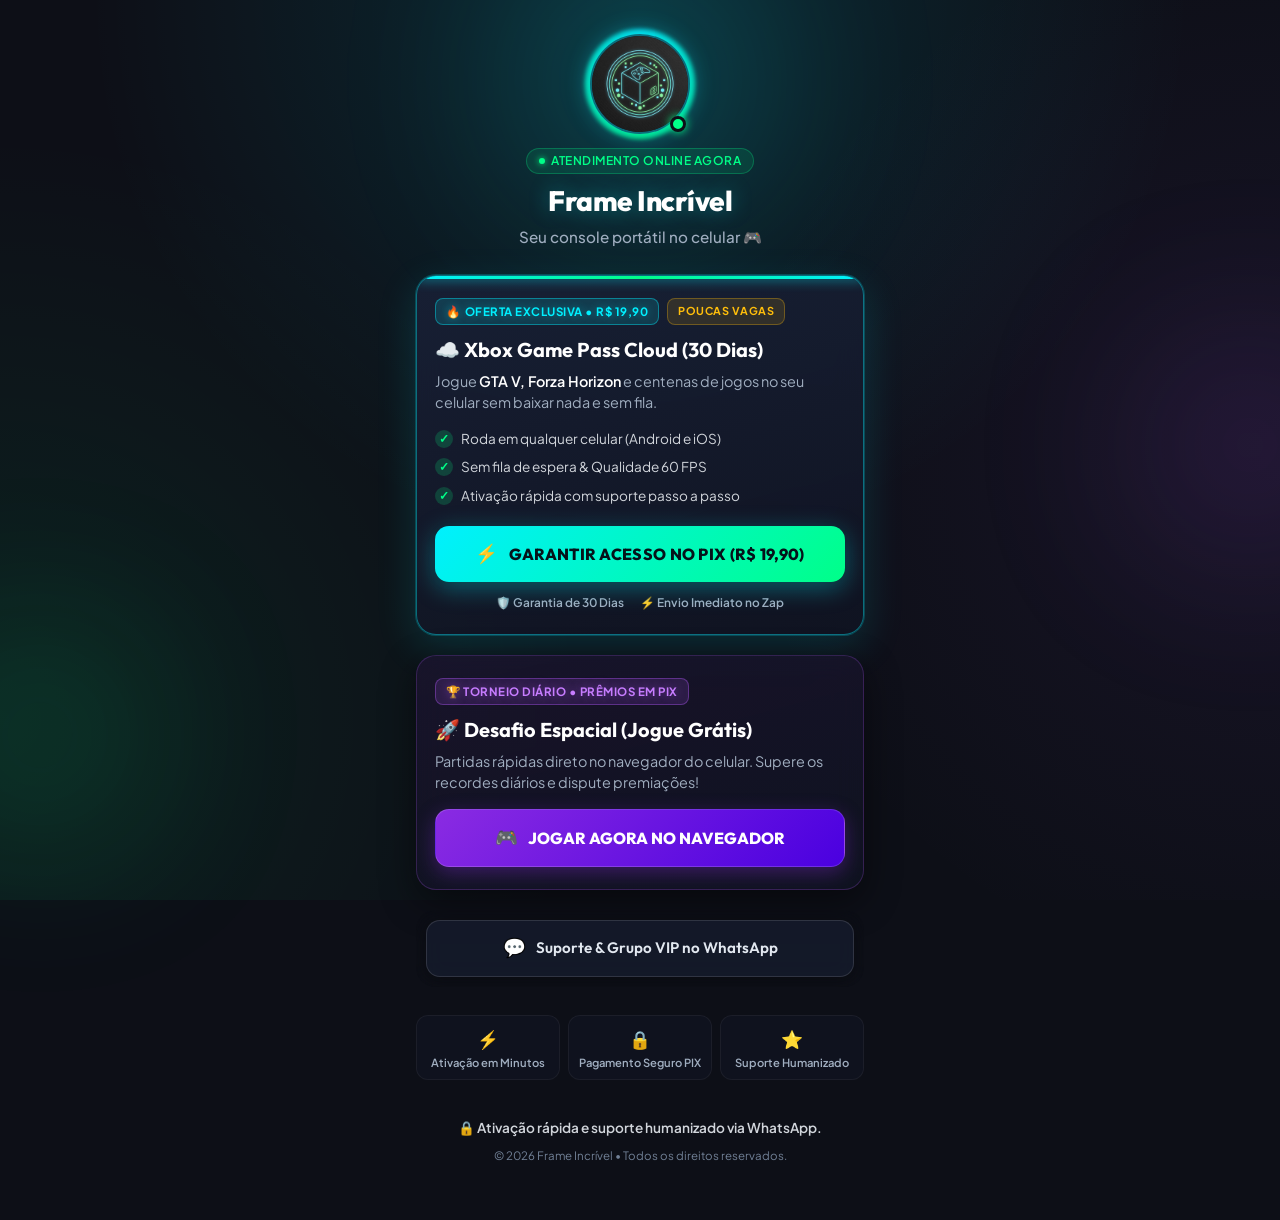
==== index.html @ 518b3a17 "fix: add root index.html and clean vercel config for instant root access" ====
<!DOCTYPE html>
<html lang="pt-BR">
<head>
    <meta charset="UTF-8">
    <meta name="viewport" content="width=device-width, initial-scale=1.0, maximum-scale=1.0, user-scalable=no">
    <title>Frame Incrível | Seu Console Portátil no Celular 🎮</title>
    
    <!-- Meta Tags SEO & Otimização CRO -->
    <meta name="description" content="Jogue GTA V, Forza Horizon e centenas de jogos de Xbox Cloud direto no seu celular por apenas R$ 19,90. Entrega imediata no PIX.">
    <meta name="theme-color" content="#0d0f17">
    <meta name="apple-mobile-web-app-status-bar-style" content="black-translucent">
    
    <!-- Open Graph / Redes Sociais (WhatsApp, Instagram, TikTok) -->
    <meta property="og:type" content="website">
    <meta property="og:title" content="Frame Incrível 🎮 Xbox Game Pass Cloud por R$ 19,90">
    <meta property="og:description" content="Jogue jogos de console direto no celular sem fila e sem baixar nada. Garanta seu acesso!">
    <meta property="og:image" content="assets/logo.png">
    
    <!-- Favicon -->
    <link rel="icon" type="image/png" href="assets/logo.png">
    
    <!-- Google Fonts (Outfit + Plus Jakarta Sans) para carregamento rápido -->
    <link rel="preconnect" href="https://fonts.googleapis.com">
    <link rel="preconnect" href="https://fonts.gstatic.com" crossorigin>
    <link href="https://fonts.googleapis.com/css2?family=Outfit:wght@500;600;700;800;900&family=Plus+Jakarta+Sans:wght@400;500;600;700&display=swap" rel="stylesheet">
    
    <!-- CSS Embutido Limpo para Renderização Instantânea (< 50ms) e 100% à Prova de Falhas no Vercel -->
    <style>
        /* Design Tokens */
        :root {
            --bg-dark: #0d0f17;
            --bg-card: rgba(20, 25, 41, 0.75);
            --bg-card-hover: rgba(26, 33, 56, 0.85);
            --border-card: rgba(0, 240, 255, 0.18);
            --border-card-hover: rgba(0, 240, 255, 0.45);
            
            /* Neons & Gradientes Gamers */
            --neon-cyan: #00f0ff;
            --neon-green: #00ff88;
            --neon-purple: #9d4edd;
            --neon-blue: #3a86ff;
            --neon-gold: #ffbe0b;

            /* Gradientes de Ação */
            --gradient-cta: linear-gradient(135deg, #00f0ff 0%, #00ff88 100%);
            --gradient-cta-text: #05131a;
            --gradient-game: linear-gradient(135deg, #7928ca 0%, #ff0080 100%);
            --gradient-card-border: linear-gradient(135deg, rgba(0, 240, 255, 0.3), rgba(157, 78, 221, 0.2));

            /* Tipografia */
            --font-heading: 'Outfit', -apple-system, BlinkMacSystemFont, sans-serif;
            --font-body: 'Plus Jakarta Sans', -apple-system, BlinkMacSystemFont, sans-serif;

            /* Cores de Texto */
            --text-primary: #ffffff;
            --text-secondary: #a0aec0;
            --text-muted: #718096;
        }

        /* Reset Universal & Base Mobile-First */
        *, *::before, *::after {
            box-sizing: border-box;
            margin: 0;
            padding: 0;
            -webkit-tap-highlight-color: transparent;
        }

        html {
            font-size: 16px;
            background-color: var(--bg-dark);
            color: var(--text-primary);
            font-family: var(--font-body);
            scroll-behavior: smooth;
            overflow-x: hidden;
        }

        body {
            min-height: 100vh;
            background-color: var(--bg-dark);
            background-image: 
                radial-gradient(circle at 50% 0%, rgba(0, 240, 255, 0.12) 0%, transparent 50%),
                radial-gradient(circle at 100% 50%, rgba(157, 78, 221, 0.08) 0%, transparent 40%),
                radial-gradient(circle at 0% 80%, rgba(0, 255, 136, 0.08) 0%, transparent 40%);
            background-attachment: fixed;
            line-height: 1.5;
            position: relative;
            display: flex;
            justify-content: center;
        }

        /* Efeitos Luminosos de Fundo (Ambiente Gamer) */
        .ambient-glow {
            position: fixed;
            border-radius: 50%;
            filter: blur(100px);
            pointer-events: none;
            z-index: 0;
            opacity: 0.35;
        }

        .glow-cyan {
            top: -80px;
            left: 50%;
            transform: translateX(-50%);
            width: 320px;
            height: 320px;
            background: radial-gradient(circle, var(--neon-cyan) 0%, transparent 70%);
        }

        .glow-purple {
            top: 35%;
            right: -100px;
            width: 260px;
            height: 260px;
            background: radial-gradient(circle, var(--neon-purple) 0%, transparent 70%);
        }

        .glow-green {
            bottom: 5%;
            left: -80px;
            width: 240px;
            height: 240px;
            background: radial-gradient(circle, var(--neon-green) 0%, transparent 70%);
        }

        /* Container Principal — Otimizado para Smartphones */
        .container {
            width: 100%;
            max-width: 480px;
            margin: 0 auto;
            padding: 24px 16px 40px;
            position: relative;
            z-index: 1;
            display: flex;
            flex-direction: column;
            gap: 20px;
        }

        /* 1. Header do Perfil */
        .profile-header {
            display: flex;
            flex-direction: column;
            align-items: center;
            text-align: center;
            padding: 8px 0 6px;
            gap: 12px;
        }

        .avatar-wrapper {
            position: relative;
            width: 104px;
            height: 104px;
            display: flex;
            align-items: center;
            justify-content: center;
        }

        .avatar-ring {
            position: absolute;
            inset: -3px;
            border-radius: 50%;
            background: conic-gradient(from 0deg, var(--neon-cyan), var(--neon-green), var(--neon-cyan));
            animation: rotateRing 8s linear infinite;
            filter: blur(2px);
            opacity: 0.85;
        }

        .profile-avatar {
            width: 100px;
            height: 100px;
            border-radius: 50%;
            object-fit: cover;
            position: relative;
            z-index: 2;
            background: #121624;
            border: 2px solid rgba(0, 240, 255, 0.4);
            box-shadow: 0 0 24px rgba(0, 240, 255, 0.45);
        }

        .live-dot {
            position: absolute;
            bottom: 4px;
            right: 6px;
            width: 16px;
            height: 16px;
            background-color: var(--neon-green);
            border: 3px solid #0d0f17;
            border-radius: 50%;
            z-index: 3;
            box-shadow: 0 0 10px var(--neon-green);
        }

        .profile-info {
            display: flex;
            flex-direction: column;
            align-items: center;
            gap: 4px;
        }

        .verified-badge {
            display: inline-flex;
            align-items: center;
            gap: 6px;
            font-size: 0.75rem;
            font-weight: 600;
            color: var(--neon-green);
            background: rgba(0, 255, 136, 0.1);
            border: 1px solid rgba(0, 255, 136, 0.25);
            padding: 3px 12px;
            border-radius: 100px;
            text-transform: uppercase;
            letter-spacing: 0.5px;
        }

        .status-indicator {
            width: 6px;
            height: 6px;
            border-radius: 50%;
            background: var(--neon-green);
            box-shadow: 0 0 6px var(--neon-green);
            animation: blinkStatus 1.8s infinite;
        }

        .profile-name {
            font-family: var(--font-heading);
            font-size: 1.75rem;
            font-weight: 800;
            letter-spacing: -0.5px;
            color: #ffffff;
            text-shadow: 0 0 20px rgba(0, 240, 255, 0.35);
            margin-top: 2px;
        }

        .profile-subtitle {
            font-size: 0.95rem;
            color: var(--text-secondary);
            font-weight: 500;
        }

        /* 2. Cards Glassmorphism */
        .offer-card {
            position: relative;
            background: var(--bg-card);
            backdrop-filter: blur(14px);
            -webkit-backdrop-filter: blur(14px);
            border-radius: 20px;
            padding: 22px 18px;
            border: 1px solid var(--border-card);
            box-shadow: 0 12px 36px rgba(0, 0, 0, 0.45);
            transition: transform 0.25s ease, border-color 0.25s ease, box-shadow 0.25s ease;
            overflow: hidden;
        }

        .offer-card:hover {
            border-color: var(--border-card-hover);
            box-shadow: 0 16px 42px rgba(0, 240, 255, 0.18);
        }

        .main-offer {
            border-color: rgba(0, 240, 255, 0.4);
            background: linear-gradient(165deg, rgba(26, 33, 56, 0.85) 0%, rgba(16, 20, 34, 0.9) 100%);
            box-shadow: 0 12px 40px rgba(0, 240, 255, 0.15), 0 0 0 1px rgba(0, 240, 255, 0.2);
        }

        .main-offer::before {
            content: '';
            position: absolute;
            top: 0;
            left: 0;
            right: 0;
            height: 3px;
            background: linear-gradient(90deg, var(--neon-cyan), var(--neon-green), var(--neon-cyan));
            box-shadow: 0 0 12px var(--neon-cyan);
        }

        .card-badge-row {
            display: flex;
            align-items: center;
            gap: 8px;
            margin-bottom: 12px;
            flex-wrap: wrap;
        }

        .badge {
            font-size: 0.72rem;
            font-weight: 700;
            padding: 4px 10px;
            border-radius: 8px;
            text-transform: uppercase;
            letter-spacing: 0.5px;
            display: inline-flex;
            align-items: center;
            gap: 4px;
        }

        .badge-exclusive {
            background: rgba(0, 240, 255, 0.14);
            border: 1px solid rgba(0, 240, 255, 0.4);
            color: var(--neon-cyan);
            text-shadow: 0 0 8px rgba(0, 240, 255, 0.4);
        }

        .badge-stock {
            background: rgba(255, 190, 11, 0.12);
            border: 1px solid rgba(255, 190, 11, 0.3);
            color: var(--neon-gold);
            font-size: 0.68rem;
        }

        .badge-tournament {
            background: rgba(157, 78, 221, 0.18);
            border: 1px solid rgba(157, 78, 221, 0.45);
            color: #c77dff;
            text-shadow: 0 0 10px rgba(157, 78, 221, 0.5);
        }

        .card-title {
            font-family: var(--font-heading);
            font-size: 1.25rem;
            font-weight: 700;
            color: #ffffff;
            line-height: 1.3;
            margin-bottom: 8px;
        }

        .card-description {
            font-size: 0.9rem;
            color: var(--text-secondary);
            line-height: 1.45;
            margin-bottom: 16px;
        }

        .card-description strong {
            color: #ffffff;
            font-weight: 600;
        }

        .benefit-list {
            list-style: none;
            display: flex;
            flex-direction: column;
            gap: 8px;
            margin-bottom: 20px;
        }

        .benefit-list li {
            font-size: 0.85rem;
            color: #d1d5db;
            display: flex;
            align-items: center;
            gap: 8px;
        }

        .check-icon {
            display: inline-flex;
            align-items: center;
            justify-content: center;
            width: 18px;
            height: 18px;
            border-radius: 50%;
            background: rgba(0, 255, 136, 0.18);
            color: var(--neon-green);
            font-size: 0.75rem;
            font-weight: 800;
            flex-shrink: 0;
        }

        /* 3. Botões de Ação & Animações */
        .cta-button {
            display: flex;
            align-items: center;
            justify-content: center;
            gap: 10px;
            width: 100%;
            padding: 16px 20px;
            border-radius: 14px;
            font-family: var(--font-heading);
            font-size: 1rem;
            font-weight: 800;
            text-decoration: none;
            cursor: pointer;
            position: relative;
            overflow: hidden;
            transition: transform 0.15s ease, filter 0.2s ease, box-shadow 0.2s ease;
            text-align: center;
            user-select: none;
        }

        .cta-button:active {
            transform: scale(0.97);
        }

        .cta-primary {
            background: var(--gradient-cta);
            color: var(--gradient-cta-text);
            box-shadow: 0 6px 24px rgba(0, 240, 255, 0.35), 0 2px 6px rgba(0, 0, 0, 0.3);
            letter-spacing: 0.3px;
        }

        .cta-primary:hover {
            filter: brightness(1.08);
            box-shadow: 0 8px 30px rgba(0, 255, 136, 0.5);
        }

        .pulse-cta {
            animation: pulseCtaGlow 2.4s infinite ease-in-out;
        }

        .btn-shimmer {
            position: absolute;
            top: 0;
            left: -120%;
            width: 80%;
            height: 100%;
            background: linear-gradient(90deg, transparent, rgba(255, 255, 255, 0.45), transparent);
            transform: skewX(-25deg);
            animation: shimmerSlide 3.5s infinite;
            pointer-events: none;
        }

        .btn-icon {
            font-size: 1.15rem;
            line-height: 1;
        }

        .security-microcopy {
            display: flex;
            justify-content: center;
            gap: 16px;
            margin-top: 12px;
            font-size: 0.74rem;
            font-weight: 600;
            color: var(--text-secondary);
        }

        .free-game-card {
            border-color: rgba(157, 78, 221, 0.25);
            background: linear-gradient(165deg, rgba(28, 20, 48, 0.75) 0%, rgba(16, 20, 34, 0.8) 100%);
        }

        .free-game-card:hover {
            border-color: rgba(157, 78, 221, 0.55);
        }

        .cta-game {
            background: linear-gradient(135deg, #8a2be2 0%, #4a00e0 100%);
            color: #ffffff;
            border: 1px solid rgba(255, 255, 255, 0.15);
            box-shadow: 0 6px 20px rgba(138, 43, 226, 0.35);
        }

        .cta-game:hover {
            box-shadow: 0 8px 26px rgba(138, 43, 226, 0.55);
            filter: brightness(1.1);
        }

        .contact-card {
            padding: 10px;
            background: transparent;
            border: none;
            box-shadow: none;
        }

        .cta-secondary {
            background: rgba(22, 28, 46, 0.8);
            backdrop-filter: blur(12px);
            -webkit-backdrop-filter: blur(12px);
            color: #e2e8f0;
            border: 1px solid rgba(255, 255, 255, 0.12);
            font-size: 0.95rem;
            font-weight: 600;
            box-shadow: 0 4px 16px rgba(0, 0, 0, 0.25);
        }

        .cta-secondary:hover {
            background: rgba(30, 38, 64, 0.95);
            border-color: rgba(0, 240, 255, 0.3);
            color: #ffffff;
        }

        /* 4. Selos de Confiança */
        .trust-grid {
            display: grid;
            grid-template-columns: repeat(3, 1fr);
            gap: 8px;
            padding: 8px 0;
        }

        .trust-item {
            background: rgba(18, 23, 38, 0.5);
            border: 1px solid rgba(255, 255, 255, 0.05);
            border-radius: 12px;
            padding: 10px 6px;
            display: flex;
            flex-direction: column;
            align-items: center;
            text-align: center;
            gap: 4px;
        }

        .trust-icon {
            font-size: 1.1rem;
        }

        .trust-text {
            font-size: 0.7rem;
            font-weight: 600;
            color: var(--text-secondary);
            line-height: 1.2;
        }

        /* 5. Footer */
        .page-footer {
            text-align: center;
            padding: 10px 12px 16px;
            display: flex;
            flex-direction: column;
            gap: 8px;
        }

        .footer-guarantee {
            font-size: 0.85rem;
            font-weight: 600;
            color: #d1d5db;
            display: inline-flex;
            align-items: center;
            justify-content: center;
            gap: 6px;
        }

        .footer-copyright {
            font-size: 0.72rem;
            color: var(--text-muted);
        }

        /* 6. Animações Keyframes */
        @keyframes pulseCtaGlow {
            0%, 100% {
                box-shadow: 0 6px 24px rgba(0, 240, 255, 0.35), 0 0 0 0 rgba(0, 240, 255, 0.5);
                transform: scale(1);
            }
            50% {
                box-shadow: 0 10px 36px rgba(0, 255, 136, 0.6), 0 0 0 8px rgba(0, 240, 255, 0);
                transform: scale(1.02);
            }
        }

        @keyframes shimmerSlide {
            0% {
                left: -120%;
            }
            30%, 100% {
                left: 140%;
            }
        }

        @keyframes rotateRing {
            0% {
                transform: rotate(0deg);
            }
            100% {
                transform: rotate(360deg);
            }
        }

        @keyframes blinkStatus {
            0%, 100% {
                opacity: 1;
                transform: scale(1);
            }
            50% {
                opacity: 0.4;
                transform: scale(0.85);
            }
        }

        @media (max-width: 360px) {
            .container {
                padding: 18px 12px 30px;
            }
            .profile-name {
                font-size: 1.5rem;
            }
            .cta-button {
                padding: 14px 14px;
                font-size: 0.9rem;
            }
            .trust-grid {
                grid-template-columns: 1fr;
                gap: 6px;
            }
            .trust-item {
                flex-direction: row;
                justify-content: center;
                gap: 8px;
            }
        }
    </style>
</head>
<body>

    <!-- Ambient Glow Effects (Estilo Gamer Moderno) -->
    <div class="ambient-glow glow-cyan" aria-hidden="true"></div>
    <div class="ambient-glow glow-purple" aria-hidden="true"></div>
    <div class="ambient-glow glow-green" aria-hidden="true"></div>

    <main class="container">

        <!-- ============================================================ -->
        <!-- HEADER DO PERFIL                                             -->
        <!-- ============================================================ -->
        <header class="profile-header">
            <div class="avatar-wrapper">
                <div class="avatar-ring"></div>
                <!-- Logo Centralizada com fallback automático para qualquer rota -->
                <img src="assets/logo.png" 
                     onerror="if(!this.src.includes('frameincrivel')) this.src='frameincrivel/assets/logo.png'" 
                     alt="Frame Incrível Logo" 
                     class="profile-avatar" 
                     width="100" 
                     height="100" 
                     fetchpriority="high">
                <span class="live-dot" title="Online Agora"></span>
            </div>

            <div class="profile-info">
                <div class="verified-badge">
                    <span class="status-indicator"></span> Atendimento Online Agora
                </div>
                <h1 class="profile-name">Frame Incrível</h1>
                <p class="profile-subtitle">Seu console portátil no celular 🎮</p>
            </div>
        </header>

        <!-- ============================================================ -->
        <!-- CARD 1 — OFERTA PRINCIPAL (VENDA - ALTO DESTAQUE CRO)        -->
        <!-- ============================================================ -->
        <section class="offer-card main-offer" id="card-gamepass">
            <div class="card-glow"></div>
            
            <div class="card-badge-row">
                <span class="badge badge-exclusive pulse-badge">
                    <span class="fire-icon">🔥</span> OFERTA EXCLUSIVA • R$ 19,90
                </span>
                <span class="badge badge-stock">Poucas vagas</span>
            </div>

            <h2 class="card-title">☁️ Xbox Game Pass Cloud (30 Dias)</h2>

            <p class="card-description">
                Jogue <strong>GTA V, Forza Horizon</strong> e centenas de jogos no seu celular sem baixar nada e sem fila.
            </p>

            <!-- Lista de Benefícios de Conversão Rápida -->
            <ul class="benefit-list">
                <li><span class="check-icon">✓</span> Roda em qualquer celular (Android e iOS)</li>
                <li><span class="check-icon">✓</span> Sem fila de espera & Qualidade 60 FPS</li>
                <li><span class="check-icon">✓</span> Ativação rápida com suporte passo a passo</li>
            </ul>

            <!-- ============================================================ -->
            <!-- CONFIGURAÇÃO DO WHATSAPP (CARD 1)                            -->
            <!-- Substitua 'SEUNUMERO' abaixo pelo seu número de WhatsApp:    -->
            <!-- Exemplo: https://wa.me/5511999999999?text=... (com DDI e DDD) -->
            <!-- ============================================================ -->
            <a href="https://wa.me/SEUNUMERO?text=Ol%C3%A1!%20Vim%20pelo%20Instagram%20e%20quero%20o%20acesso%20do%20Game%20Pass%20Cloud%2030%20Dias%20por%20R$%2019,90" 
               target="_blank" 
               rel="noopener noreferrer" 
               class="cta-button cta-primary pulse-cta"
               id="btn-comprar-gamepass">
                <span class="btn-shimmer"></span>
                <span class="btn-icon">⚡</span>
                <span class="btn-text">GARANTIR ACESSO NO PIX (R$ 19,90)</span>
            </a>

            <div class="security-microcopy">
                <span>🛡️ Garantia de 30 Dias</span>
                <span>⚡ Envio Imediato no Zap</span>
            </div>
        </section>

        <!-- ============================================================ -->
        <!-- CARD 2 — FUNIL GRÁTIS (JOGO PRÓPRIO / LEAD MAGNET)           -->
        <!-- ============================================================ -->
        <section class="offer-card free-game-card" id="card-desafio-espacial">
            <div class="card-badge-row">
                <span class="badge badge-tournament">
                    🏆 TORNEIO DIÁRIO • PRÊMIOS EM PIX
                </span>
            </div>

            <h2 class="card-title">🚀 Desafio Espacial (Jogue Grátis)</h2>

            <p class="card-description">
                Partidas rápidas direto no navegador do celular. Supere os recordes diários e dispute premiações!
            </p>

            <!-- ============================================================ -->
            <!-- CONFIGURAÇÃO DO LINK DO JOGO (CARD 2)                        -->
            <!-- Substitua '[SEU_LINK_DO_JOGO]' abaixo pelo link do seu jogo: -->
            <!-- Exemplo: href="https://meujogo.vercel.app"                  -->
            <!-- ============================================================ -->
            <a href="[SEU_LINK_DO_JOGO]" 
               target="_blank" 
               rel="noopener noreferrer" 
               class="cta-button cta-game"
               id="btn-jogar-gratis">
                <span class="btn-icon">🎮</span>
                <span class="btn-text">JOGAR AGORA NO NAVEGADOR</span>
            </a>
        </section>

        <!-- ============================================================ -->
        <!-- CARD 3 — CANAL DE CONTATO / GRUPO VIP / PROVA SOCIAL         -->
        <!-- ============================================================ -->
        <section class="offer-card contact-card" id="card-suporte-vip">
            <!-- ============================================================ -->
            <!-- CONFIGURAÇÃO DO WHATSAPP SUPORTE (CARD 3)                    -->
            <!-- Substitua 'SEUNUMERO' abaixo pelo seu WhatsApp ou link do grupo-->
            <!-- ============================================================ -->
            <a href="https://wa.me/SEUNUMERO?text=Ol%C3%A1!%20Gostaria%20de%20tirar%20uma%20d%C3%BAvida%20e%20entrar%20no%20Grupo%20VIP" 
               target="_blank" 
               rel="noopener noreferrer" 
               class="cta-button cta-secondary"
               id="btn-suporte-vip">
                <span class="btn-icon">💬</span>
                <span class="btn-text">Suporte & Grupo VIP no WhatsApp</span>
            </a>
        </section>

        <!-- Selos de Confiança (CRO Booster) -->
        <div class="trust-grid">
            <div class="trust-item">
                <span class="trust-icon">⚡</span>
                <span class="trust-text">Ativação em Minutos</span>
            </div>
            <div class="trust-item">
                <span class="trust-icon">🔒</span>
                <span class="trust-text">Pagamento Seguro PIX</span>
            </div>
            <div class="trust-item">
                <span class="trust-icon">⭐</span>
                <span class="trust-text">Suporte Humanizado</span>
            </div>
        </div>

        <!-- ============================================================ -->
        <!-- FOOTER                                                       -->
        <!-- ============================================================ -->
        <footer class="page-footer">
            <p class="footer-guarantee">
                🔒 Ativação rápida e suporte humanizado via WhatsApp.
            </p>
            <p class="footer-copyright">
                &copy; 2026 Frame Incrível • Todos os direitos reservados.
            </p>
        </footer>

    </main>

</body>
</html>
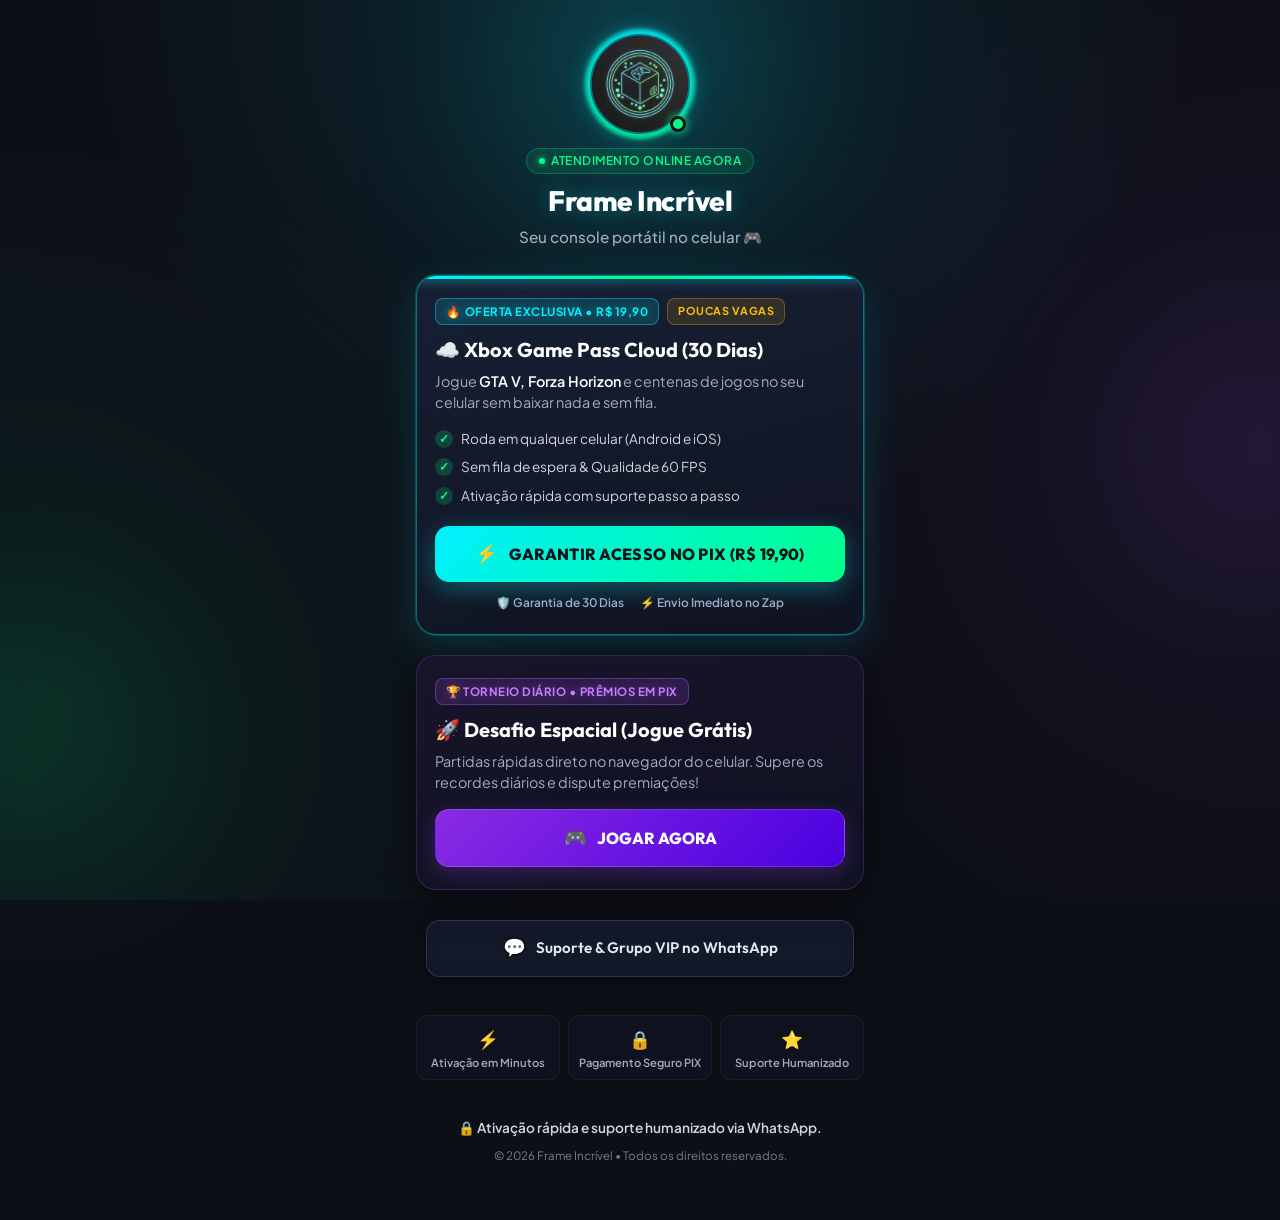
==== commit 4704a21c: "feat: update game CTA to JOGAR AGORA with link https://phantom-asteroid.onrender.com" ====
--- a/index.html
+++ b/index.html
@@ -700,13 +700,13 @@
             <!-- Substitua '[SEU_LINK_DO_JOGO]' abaixo pelo link do seu jogo: -->
             <!-- Exemplo: href="https://meujogo.vercel.app"                  -->
             <!-- ============================================================ -->
-            <a href="[SEU_LINK_DO_JOGO]" 
+            <a href="https://phantom-asteroid.onrender.com" 
                target="_blank" 
                rel="noopener noreferrer" 
                class="cta-button cta-game"
                id="btn-jogar-gratis">
                 <span class="btn-icon">🎮</span>
-                <span class="btn-text">JOGAR AGORA NO NAVEGADOR</span>
+                <span class="btn-text">JOGAR AGORA</span>
             </a>
         </section>
 
